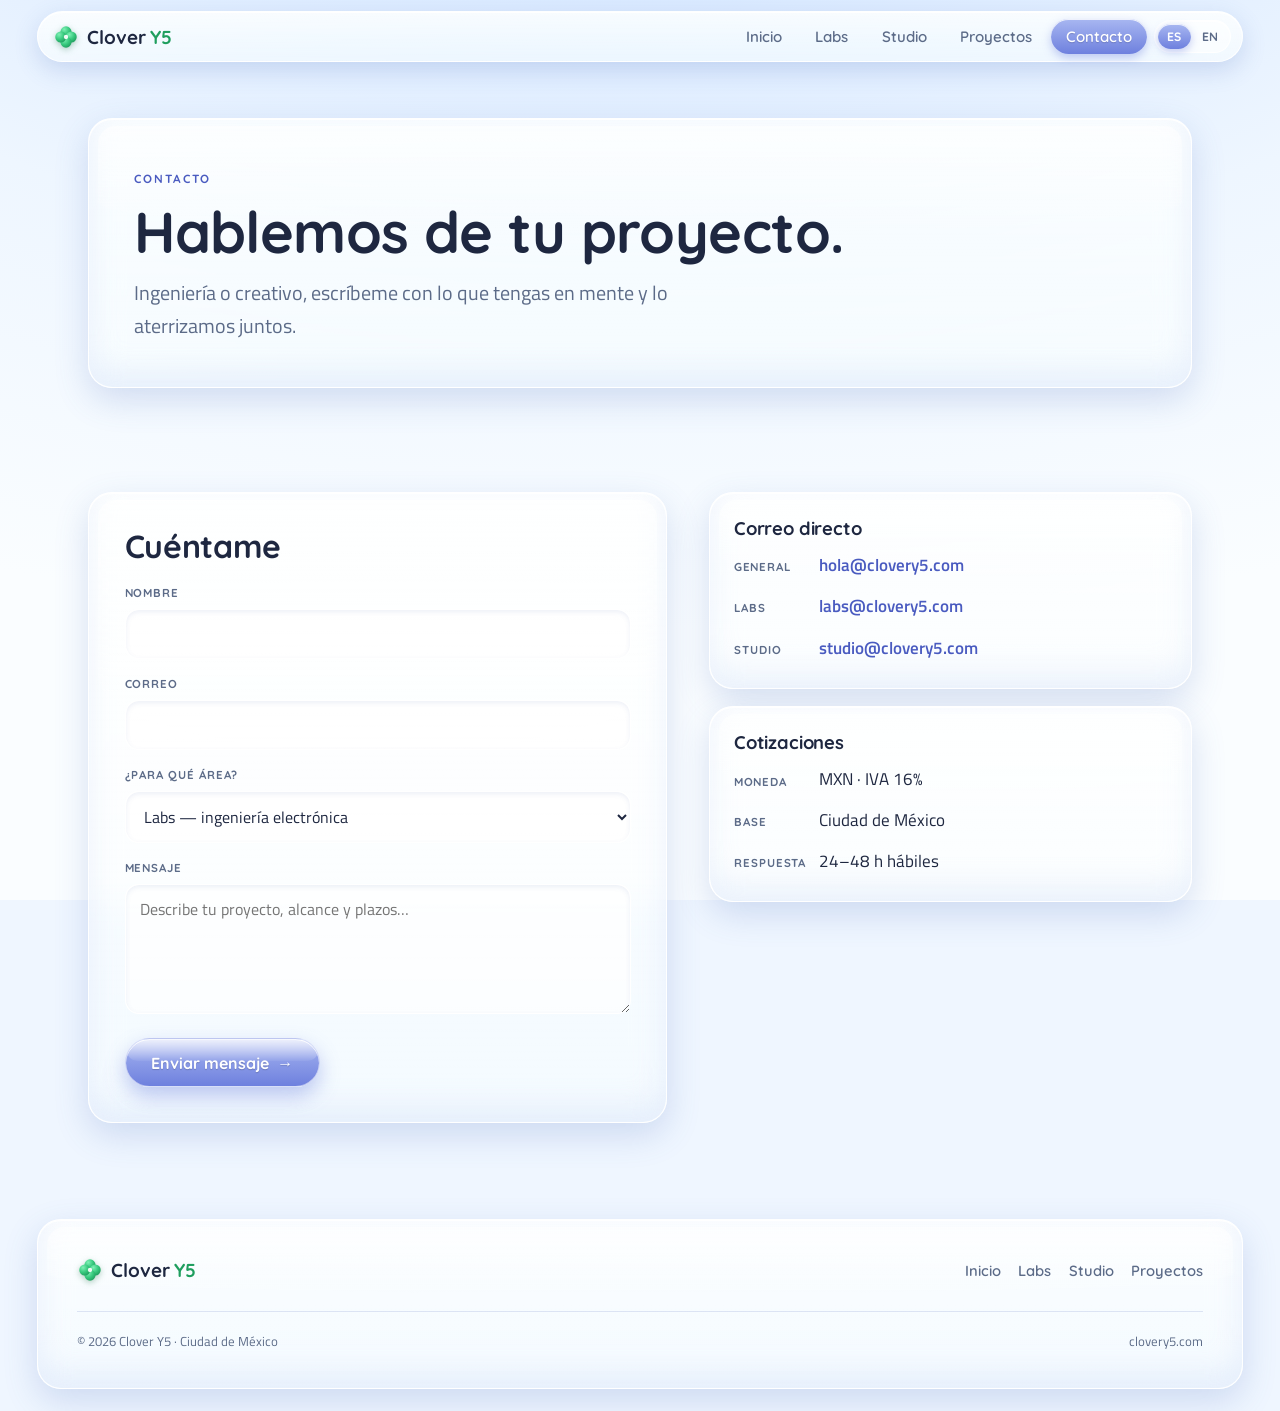
==== contacto.html @ 999a1042 "Webpage v3 Webpage v3 - Added dual language support (English - Spanish Mex) - Changed to Frutiger " ====
<!DOCTYPE html>
<html lang="es">
<head>
<meta charset="UTF-8">
<meta name="viewport" content="width=device-width, initial-scale=1.0">
<title data-i18n="meta.title.contact">Contacto — Clover Y5</title>
<meta name="description" content="Contacta a Clover Y5 para proyectos de ingeniería (Labs) o creativos (Studio).">
<link rel="preconnect" href="https://fonts.googleapis.com"><link rel="preconnect" href="https://fonts.gstatic.com" crossorigin>
<link href="https://fonts.googleapis.com/css2?family=Quicksand:wght@500;600;700&family=Titillium+Web:wght@400;600;700&display=swap" rel="stylesheet">
<link rel="stylesheet" href="style.css">
</head>
<body class="theme-home">
<div class="bubbles" aria-hidden="true"><span class="bubble"></span><span class="bubble"></span><span class="bubble"></span><span class="bubble"></span><span class="bubble"></span><span class="bubble"></span></div>
<nav class="nav">
  <a href="index.html" class="brand" aria-label="Clover Y5 — inicio"><svg class="leaf" viewBox="0 0 24 24" aria-hidden="true"><defs><radialGradient id="lg" cx="34%" cy="28%" r="78%"><stop offset="0%" stop-color="#7DF0B4"/><stop offset="55%" stop-color="#38C97E"/><stop offset="100%" stop-color="#1F9E5E"/></radialGradient></defs><g fill="url(#lg)"><circle cx="12" cy="7.2" r="5.1"/><circle cx="16.8" cy="12" r="5.1"/><circle cx="12" cy="16.8" r="5.1"/><circle cx="7.2" cy="12" r="5.1"/></g><circle cx="12" cy="12" r="2" fill="#fff" opacity=".92"/></svg><span class="brand-name">Clover <span class="y5">Y5</span></span></a>
  <div class="nav-right">
    <ul class="nav-links" id="nav-links">
      <li><a href="index.html" data-i18n="nav.home">Inicio</a></li>
      <li><a href="labs.html" data-i18n="nav.labs">Labs</a></li>
      <li><a href="studio.html" data-i18n="nav.studio">Studio</a></li>
      <li><a href="proyectos.html" data-i18n="nav.projects">Proyectos</a></li>
      <li><a href="contacto.html" class="active" data-i18n="nav.contact">Contacto</a></li>
    </ul>
    <div class="lang" role="group" aria-label="Idioma / Language"><button class="lang-btn active" data-lang="es" type="button">ES</button><button class="lang-btn" data-lang="en" type="button">EN</button></div>
    <button class="nav-toggle" data-i18n-aria="nav.openmenu" aria-label="Abrir menú" aria-expanded="false" aria-controls="nav-links"><span></span><span></span><span></span></button>
  </div>
</nav>
<main class="wrap">
  <section class="page-hero">
    <div class="glass" style="padding:clamp(1.8rem,4vw,2.8rem)">
      <span class="eyebrow" data-i18n="contact.eyebrow">Contacto</span>
      <h1 style="margin-top:.5rem;font-size:clamp(2.2rem,6vw,3.6rem)" data-i18n="contact.h1">Hablemos de tu proyecto.</h1>
      <p class="lead" style="margin-top:.9rem" data-i18n="contact.lead">Ingeniería o creativo, escríbeme con lo que tengas en mente y lo aterrizamos juntos.</p>
    </div>
  </section>
  <section class="section-tight">
    <div class="contact-grid">
      <div class="glass" style="padding:clamp(1.6rem,4vw,2.2rem)">
        <h2 style="font-size:clamp(1.5rem,3.5vw,2rem);margin-bottom:1.3rem" data-i18n="contact.form.h2">Cuéntame</h2>
        <!-- GitHub Pages no envía formularios solo: pega tu endpoint de Formspree (gratis) en action="". -->
        <form action="https://formspree.io/f/TU_ID" method="POST">
          <div class="form-field"><label for="nombre" data-i18n="contact.form.name">Nombre</label><input id="nombre" name="nombre" type="text" required autocomplete="name"></div>
          <div class="form-field"><label for="correo" data-i18n="contact.form.email">Correo</label><input id="correo" name="email" type="email" required autocomplete="email"></div>
          <div class="form-field"><label for="area" data-i18n="contact.form.area">¿Para qué área?</label><select id="area" name="area"><option value="Labs" data-i18n="contact.opt.labs">Labs — ingeniería electrónica</option><option value="Studio" data-i18n="contact.opt.studio">Studio — creativo / audiovisual</option><option value="Ambos" data-i18n="contact.opt.both">No estoy seguro / ambos</option></select></div>
          <div class="form-field"><label for="mensaje" data-i18n="contact.form.msg">Mensaje</label><textarea id="mensaje" name="mensaje" required data-i18n-ph="contact.form.msg.ph" placeholder="Describe tu proyecto, alcance y plazos…"></textarea></div>
          <button type="submit" class="btn btn-primary"><span data-i18n="btn.send">Enviar mensaje</span> <span class="arr">→</span></button>
        </form>
      </div>
      <div>
        <div class="glass contact-card"><h3 data-i18n="contact.email.h3">Correo directo</h3>
          <div class="contact-line"><span class="k" data-i18n="contact.email.general">General</span><a class="mono" href="mailto:hola@clovery5.com">hola@clovery5.com</a></div>
          <div class="contact-line"><span class="k">Labs</span><a class="mono" href="mailto:labs@clovery5.com">labs@clovery5.com</a></div>
          <div class="contact-line"><span class="k">Studio</span><a class="mono" href="mailto:studio@clovery5.com">studio@clovery5.com</a></div>
        </div>
        <div class="glass contact-card" style="margin-top:1.1rem"><h3 data-i18n="contact.quote.h3">Cotizaciones</h3>
          <div class="contact-line"><span class="k" data-i18n="contact.quote.currency">Moneda</span><span style="color:var(--ink)" data-i18n="contact.quote.currencyv">MXN · IVA 16%</span></div>
          <div class="contact-line"><span class="k" data-i18n="contact.quote.base">Base</span><span style="color:var(--ink)" data-i18n="contact.quote.basev">Ciudad de México</span></div>
          <div class="contact-line"><span class="k" data-i18n="contact.quote.resp">Respuesta</span><span style="color:var(--ink)" data-i18n="contact.quote.respv">24–48 h hábiles</span></div>
        </div>
      </div>
    </div>
  </section>
</main>
<footer class="glass foot"><div class="foot-grid"><a href="index.html" class="brand"><svg class="leaf" viewBox="0 0 24 24" aria-hidden="true"><g fill="url(#lg)"><circle cx="12" cy="7.2" r="5.1"/><circle cx="16.8" cy="12" r="5.1"/><circle cx="12" cy="16.8" r="5.1"/><circle cx="7.2" cy="12" r="5.1"/></g><circle cx="12" cy="12" r="2" fill="#fff" opacity=".92"/></svg><span class="brand-name">Clover <span class="y5">Y5</span></span></a><ul class="foot-links"><li><a href="index.html" data-i18n="nav.home">Inicio</a></li><li><a href="labs.html" data-i18n="nav.labs">Labs</a></li><li><a href="studio.html" data-i18n="nav.studio">Studio</a></li><li><a href="proyectos.html" data-i18n="nav.projects">Proyectos</a></li></ul></div><div class="foot-bottom"><span data-i18n="foot.copy">© 2026 Clover Y5 · Ciudad de México</span><span>clovery5.com</span></div></footer>
<script src="script.js"></script>
</body></html>
---- style.css ----
/* ============================================================
   CLOVER Y5 — Frutiger Aero
   Vidrio glossy + cielo + burbujas, con la paleta de Clover:
   periwinkle (marca) · aqua (Labs) · rosa (Studio) · trébol verde
   Tipografía: Quicksand (títulos) · Titillium Web (cuerpo/UI)
   ============================================================ */

:root {
  --ink: #1E2740;
  --muted: #5C6B88;
  --maxw: 1180px;
  --pad: clamp(1.1rem, 4vw, 2.4rem);
  --glass-bd: rgba(255,255,255,.9);
  --green: #38C97E;       /* trébol glossy (logo) */
  --green-d: #1F9E5E;
  --font-head: 'Quicksand', sans-serif;
  --font-body: 'Titillium Web', system-ui, sans-serif;
  --ease: cubic-bezier(.22,1,.36,1);

  /* tema por defecto: marca (periwinkle) */
  --a300:#A8B7F1; --a600:#6E80DE; --a700:#4A5BC0; --argb:110,128,222; --tint:#EBEFFF;
}
.theme-labs   { --a300:#8FDCEA; --a600:#2DAEC6; --a700:#1B8AA1; --argb:45,174,198;  --tint:#E4F7FB; }
.theme-studio { --a300:#FAB3D6; --a600:#EC5E9E; --a700:#D23C82; --argb:236,94,158;  --tint:#FDEAF4; }
.theme-home   { --a300:#A8B7F1; --a600:#6E80DE; --a700:#4A5BC0; --argb:110,128,222; --tint:#EBEFFF; }

/* ---------- reset ---------- */
*,*::before,*::after{box-sizing:border-box;margin:0;padding:0}
html{scroll-behavior:smooth;-webkit-text-size-adjust:100%}
body{
  font-family:var(--font-body); color:var(--ink); font-size:1.06rem; line-height:1.62;
  -webkit-font-smoothing:antialiased; text-rendering:optimizeLegibility; overflow-x:hidden;
  background:
    radial-gradient(135% 95% at 50% -25%, #BFD9FF 0%, #DCEBFF 28%, #EEF6FF 58%, #FAFDFF 100%) fixed,
    #EFF6FF;
}
img,svg{display:block;max-width:100%}
a{color:inherit;text-decoration:none}
ul{list-style:none}
:focus-visible{outline:2.5px solid var(--a600);outline-offset:3px;border-radius:8px}

/* ---------- burbujas de fondo (capa fija) ---------- */
.bubbles{position:fixed;inset:0;z-index:-1;overflow:hidden;pointer-events:none}
.bubble{
  position:absolute;border-radius:50%;
  background:radial-gradient(circle at 32% 28%, rgba(255,255,255,.95), rgba(255,255,255,.25) 38%, rgba(150,190,255,.10) 60%, transparent 72%);
  box-shadow:inset 0 0 18px rgba(255,255,255,.6);
  animation:rise linear infinite;
}
.bubble:nth-child(1){width:120px;height:120px;left:6%;bottom:-160px;animation-duration:26s}
.bubble:nth-child(2){width:70px;height:70px;left:24%;bottom:-160px;animation-duration:20s;animation-delay:4s}
.bubble:nth-child(3){width:170px;height:170px;left:48%;bottom:-220px;animation-duration:32s;animation-delay:2s}
.bubble:nth-child(4){width:54px;height:54px;left:68%;bottom:-160px;animation-duration:18s;animation-delay:7s}
.bubble:nth-child(5){width:100px;height:100px;left:82%;bottom:-180px;animation-duration:24s;animation-delay:1s}
.bubble:nth-child(6){width:42px;height:42px;left:92%;bottom:-160px;animation-duration:16s;animation-delay:5s}
@keyframes rise{to{transform:translateY(-118vh) translateX(28px)}}

/* ---------- tipografía ---------- */
h1,h2,h3{font-family:var(--font-head);font-weight:700;line-height:1.08;letter-spacing:-.01em;color:var(--ink)}
.eyebrow{font-family:var(--font-head);font-weight:700;font-size:.74rem;letter-spacing:.16em;text-transform:uppercase;color:var(--a700)}
.lead{font-size:clamp(1.05rem,2vw,1.28rem);color:var(--muted);max-width:56ch}

/* ---------- layout ---------- */
.wrap{max-width:var(--maxw);margin-inline:auto;padding-inline:var(--pad)}
.section{padding-block:clamp(3.5rem,8vw,6.5rem)}
.section-tight{padding-block:clamp(2.5rem,5vw,4rem)}
.section-head{max-width:54ch;margin-bottom:2.4rem}
.section-head h2{font-size:clamp(1.7rem,4vw,2.6rem);margin-top:.5rem}
.section-head p{color:var(--muted);margin-top:.7rem}

/* ---------- vidrio (Aero glass) ---------- */
.glass{
  position:relative;
  background:linear-gradient(180deg, rgba(255,255,255,.80), rgba(255,255,255,.46));
  backdrop-filter:blur(16px) saturate(165%); -webkit-backdrop-filter:blur(16px) saturate(165%);
  border:1px solid var(--glass-bd); border-radius:24px;
  box-shadow:0 12px 34px rgba(70,105,185,.20), inset 0 1px 0 rgba(255,255,255,.95), inset 0 -16px 30px rgba(150,182,238,.16);
}
.glass::before{
  content:"";position:absolute;left:9px;right:9px;top:7px;height:40%;
  background:linear-gradient(180deg, rgba(255,255,255,.55), rgba(255,255,255,0));
  border-radius:18px 18px 50% 50%/18px 18px 30% 30%;pointer-events:none;
}
.glass>*{position:relative;z-index:1}

/* ---------- marca / logo ---------- */
.brand{display:inline-flex;align-items:center;gap:.55rem;font-family:var(--font-head);font-weight:700;letter-spacing:-.01em}
.brand .leaf{width:26px;height:26px;flex:none;filter:drop-shadow(0 2px 3px rgba(40,120,80,.35))}
.brand-name{font-size:1.18rem}
.brand-name .y5{color:var(--green-d)}

/* ---------- navegación (píldora flotante de vidrio) ---------- */
.nav{
  position:sticky;top:.7rem;z-index:60;
  width:min(calc(var(--maxw) + 1.6rem), calc(100% - 1.4rem));
  margin:.7rem auto 0;
  display:flex;align-items:center;justify-content:space-between;gap:1rem;
  padding:.5rem .65rem .5rem .9rem;border-radius:999px;
  background:linear-gradient(180deg, rgba(255,255,255,.82), rgba(255,255,255,.5));
  backdrop-filter:blur(16px) saturate(165%); -webkit-backdrop-filter:blur(16px) saturate(165%);
  border:1px solid var(--glass-bd);
  box-shadow:0 8px 24px rgba(70,105,185,.20), inset 0 1px 0 rgba(255,255,255,.95);
}
.nav-links{display:flex;align-items:center;gap:.2rem}
.nav-links a{font-family:var(--font-head);font-weight:600;font-size:.94rem;color:var(--muted);padding:.5rem .95rem;border-radius:999px;transition:.2s}
.nav-links a:hover{color:var(--ink);background:rgba(255,255,255,.7)}
.nav-links a.active{color:#fff;background:linear-gradient(180deg,var(--a300),var(--a600));box-shadow:inset 0 1px 0 rgba(255,255,255,.8),0 4px 10px rgba(var(--argb),.4);text-shadow:0 1px 1px rgba(0,0,0,.15)}
.nav-toggle{display:none;background:rgba(255,255,255,.6);border:1px solid var(--glass-bd);border-radius:50%;width:42px;height:42px;cursor:pointer;color:var(--ink)}
.nav-toggle span{display:block;width:18px;height:2px;background:currentColor;margin:4px auto;border-radius:2px}

/* ---------- botones glossy ---------- */
.btn{display:inline-flex;align-items:center;gap:.5rem;font-family:var(--font-head);font-weight:700;font-size:1rem;padding:.82rem 1.6rem;border-radius:999px;cursor:pointer;border:1px solid rgba(255,255,255,.55);position:relative;overflow:hidden;transition:transform .16s var(--ease),box-shadow .2s}
.btn-primary{color:#fff;background:linear-gradient(180deg,var(--a300),var(--a600));box-shadow:inset 0 1px 0 rgba(255,255,255,.9),0 9px 20px rgba(var(--argb),.42);text-shadow:0 1px 1px rgba(0,0,0,.18)}
.btn-primary::before{content:"";position:absolute;inset:1px 1px 54% 1px;background:linear-gradient(180deg,rgba(255,255,255,.78),rgba(255,255,255,.05));border-radius:999px;pointer-events:none}
.btn-ghost{color:var(--a700);background:rgba(255,255,255,.6);backdrop-filter:blur(8px);box-shadow:inset 0 1px 0 rgba(255,255,255,.9),0 6px 14px rgba(70,105,185,.16)}
.btn:hover{transform:translateY(-2px)}
.btn .arr{transition:transform .2s var(--ease)}
.btn:hover .arr{transform:translateX(3px)}

/* ---------- personajes ---------- */
.char{filter:drop-shadow(0 20px 24px rgba(40,70,140,.28))}
.figure-glow{position:relative;display:flex;justify-content:center}
.figure-glow::after{content:"";position:absolute;z-index:-1;width:78%;height:62%;left:11%;top:16%;border-radius:50%;background:radial-gradient(circle,rgba(var(--argb),.40),transparent 68%);filter:blur(26px)}

/* ---------- hero ---------- */
.hero{padding-block:clamp(1.6rem,4vw,3rem) clamp(2rem,5vw,3.5rem)}
.hero-stage{display:grid;grid-template-columns:1.1fr .9fr;gap:clamp(1.5rem,4vw,3rem);align-items:center;padding:clamp(1.8rem,4vw,3.2rem)}
.hero-stage h1{font-size:clamp(2.5rem,7vw,4.6rem)}
.hero-stage .lead{margin-top:1.1rem}
.hero-actions{margin-top:1.8rem;display:flex;flex-wrap:wrap;gap:.8rem}
.hero-figure{height:100%}
.hero-figure img{margin-inline:auto;max-height:min(60vh,460px);width:auto}

.page-hero{padding-block:clamp(2rem,5vw,3.5rem) clamp(1.5rem,4vw,2.5rem)}
.page-hero-grid{display:grid;grid-template-columns:1.2fr .8fr;gap:clamp(1.5rem,4vw,3rem);align-items:center;padding:clamp(1.6rem,4vw,2.8rem)}
.page-hero h1{font-size:clamp(2.2rem,6vw,4rem)}
.page-hero .lead{margin-top:1rem}
.page-hero .hero-actions{margin-top:1.6rem}
.page-hero-grid img{max-height:380px;width:auto;margin-inline:auto}

/* ---------- dos mundos (home) ---------- */
.worlds{display:grid;grid-template-columns:1fr 1fr;gap:1.3rem}
.world{padding:1.8rem 1.7rem 0;display:flex;flex-direction:column;min-height:340px;background:linear-gradient(180deg,rgba(255,255,255,.82),var(--tint))!important;overflow:hidden}
.world .eyebrow{margin-bottom:.4rem}
.world h3{font-size:1.7rem}
.world p{color:var(--muted);margin:.5rem 0 1.1rem;font-size:.98rem}
.world .btn{align-self:flex-start}
.world img{margin:.4rem auto -4px;max-height:230px;width:auto}

/* ---------- rejilla de servicios ---------- */
.grid-services{display:grid;grid-template-columns:repeat(auto-fit,minmax(250px,1fr));gap:1.1rem}
.svc{padding:1.6rem 1.5rem}
.svc .svc-no{font-family:var(--font-head);font-weight:700;font-size:.8rem;letter-spacing:.08em;color:var(--a700)}
.svc h3{font-size:1.2rem;margin:.55rem 0 .45rem}
.svc p{color:var(--muted);font-size:.95rem}

/* ---------- tarjetas de proyecto ---------- */
.grid-projects{display:grid;grid-template-columns:repeat(auto-fill,minmax(290px,1fr));gap:1.3rem}
.card{display:flex;flex-direction:column;overflow:hidden;padding:0}
.card::before{border-radius:18px 18px 50% 50%/18px 18px 30% 30%}
.card-top{aspect-ratio:16/10;position:relative;display:grid;place-items:center;overflow:hidden;border-radius:23px 23px 0 0;margin:0}
.card-top img,.card-top video{width:100%;height:100%;object-fit:cover}
.card-top .ph{font-family:var(--font-head);font-weight:600;font-size:.74rem;letter-spacing:.12em;text-transform:uppercase;color:rgba(30,39,64,.5)}
.card-body{padding:1.2rem 1.4rem 1.5rem;display:flex;flex-direction:column;gap:.5rem;flex:1}
.tag-brand{font-family:var(--font-head);font-weight:700;font-size:.68rem;letter-spacing:.1em;text-transform:uppercase;align-self:flex-start;padding:.26rem .66rem;border-radius:999px;color:#fff;box-shadow:inset 0 1px 0 rgba(255,255,255,.6)}
.tag-brand.labs{background:linear-gradient(180deg,#8FDCEA,#2DAEC6)}
.tag-brand.studio{background:linear-gradient(180deg,#FAB3D6,#EC5E9E)}
.card-body h3{font-size:1.2rem}
.card-body p{color:var(--muted);font-size:.93rem}
.card-meta{margin-top:auto;padding-top:.5rem;font-family:var(--font-body);font-size:.78rem;color:var(--muted);display:flex;flex-wrap:wrap;gap:.35rem .8rem}
.card-meta span{background:var(--tint);padding:.16rem .55rem;border-radius:999px}
.art-labs{background:radial-gradient(80% 120% at 20% 12%,#BDEBF4,transparent 60%),linear-gradient(140deg,#D6F4FA,#9FDDEC)}
.art-studio{background:radial-gradient(80% 120% at 82% 14%,#FBD0E6,transparent 60%),linear-gradient(140deg,#FDE3F0,#F4A9CE)}
.art-home{background:radial-gradient(80% 120% at 50% 10%,#CdD8FB,transparent 60%),linear-gradient(140deg,#E4E9FF,#B3C0F2)}

/* ---------- filtro ---------- */
.filters{display:flex;flex-wrap:wrap;gap:.5rem;margin-bottom:2rem}
.filter-btn{font-family:var(--font-head);font-weight:600;font-size:.86rem;padding:.5rem 1.1rem;border-radius:999px;cursor:pointer;background:rgba(255,255,255,.6);border:1px solid var(--glass-bd);color:var(--muted);box-shadow:inset 0 1px 0 rgba(255,255,255,.8);transition:.2s}
.filter-btn:hover{color:var(--ink)}
.filter-btn.active{color:#fff;background:linear-gradient(180deg,var(--a300),var(--a600));box-shadow:inset 0 1px 0 rgba(255,255,255,.8),0 5px 12px rgba(var(--argb),.38)}
.is-hidden{display:none!important}

/* ---------- intro raíz / duo ---------- */
.duo{display:grid;grid-template-columns:1.1fr 1fr;gap:clamp(1.6rem,4vw,3rem);align-items:center}
.mini-list{padding:1.6rem 1.6rem}
.mini-list .ml-k{font-family:var(--font-head);font-weight:700;font-size:.72rem;letter-spacing:.12em;text-transform:uppercase}
.mini-list .ml-k.labs{color:#1B8AA1}
.mini-list .ml-k.studio{color:#D23C82}
.mini-list p{color:var(--muted);margin:.35rem 0 0}
.mini-div{height:1px;background:rgba(110,128,200,.22);margin:1.1rem 0}

/* ---------- spec list (Labs) ---------- */
.spec-list{display:grid;grid-template-columns:repeat(auto-fit,minmax(220px,1fr));gap:0;border-top:1px solid rgba(110,128,200,.22)}
.spec{padding:1.2rem .2rem;border-bottom:1px solid rgba(110,128,200,.22)}
.spec dt{font-family:var(--font-head);font-weight:700;font-size:.72rem;letter-spacing:.1em;text-transform:uppercase;color:var(--a700)}
.spec dd{margin-top:.35rem}

/* ---------- banda CTA ---------- */
.cta-band{padding:clamp(2rem,5vw,3rem);display:flex;flex-wrap:wrap;align-items:center;justify-content:space-between;gap:1.4rem;background:linear-gradient(180deg,rgba(255,255,255,.82),var(--tint))!important}
.cta-band h2{font-size:clamp(1.6rem,3.5vw,2.3rem);max-width:18ch}
.cta-band p{color:var(--muted);margin-top:.5rem}

/* ---------- contacto ---------- */
.contact-grid{display:grid;grid-template-columns:1.2fr 1fr;gap:clamp(1.6rem,4vw,2.6rem)}
.contact-card{padding:1.6rem 1.5rem}
.contact-card h3{font-size:1.15rem}
.contact-line{display:flex;gap:.7rem;align-items:baseline;margin-top:.85rem}
.contact-line .k{font-family:var(--font-head);font-weight:700;font-size:.72rem;letter-spacing:.08em;text-transform:uppercase;color:var(--muted);min-width:74px}
.contact-card a.mono{font-weight:600;color:var(--a700);word-break:break-all}
.form-field{margin-bottom:1rem}
.form-field label{display:block;font-family:var(--font-head);font-weight:700;font-size:.72rem;letter-spacing:.08em;text-transform:uppercase;color:var(--muted);margin-bottom:.4rem}
.form-field input,.form-field select,.form-field textarea{width:100%;font-family:var(--font-body);font-size:1rem;color:var(--ink);background:rgba(255,255,255,.7);border:1px solid var(--glass-bd);border-radius:14px;padding:.75rem .9rem;box-shadow:inset 0 2px 5px rgba(80,110,180,.10);transition:border-color .2s}
.form-field input:focus,.form-field select:focus,.form-field textarea:focus{outline:none;border-color:var(--a600)}
.form-field textarea{resize:vertical;min-height:130px}

/* ---------- footer ---------- */
.foot{margin:2rem auto 1.4rem;width:min(calc(var(--maxw) + 1.6rem),calc(100% - 1.4rem));padding:2.2rem clamp(1.4rem,4vw,2.4rem)}
.foot-grid{display:flex;flex-wrap:wrap;justify-content:space-between;gap:1.5rem;align-items:center}
.foot-links{display:flex;flex-wrap:wrap;gap:1.1rem}
.foot-links a{color:var(--muted);font-family:var(--font-head);font-weight:600;font-size:.92rem;transition:.2s}
.foot-links a:hover{color:var(--a700)}
.foot-bottom{margin-top:1.6rem;padding-top:1.2rem;border-top:1px solid rgba(110,128,200,.2);display:flex;flex-wrap:wrap;justify-content:space-between;gap:.6rem;color:var(--muted);font-size:.82rem}

/* ---------- media (imágenes/video) ---------- */
.media-grid{display:grid;grid-template-columns:repeat(auto-fill,minmax(220px,1fr));gap:.9rem}
.media-grid img,.media-grid video{width:100%;display:block;border-radius:18px;border:1px solid var(--glass-bd);aspect-ratio:4/3;object-fit:cover}
.video-embed{position:relative;width:100%;aspect-ratio:16/9;border-radius:20px;overflow:hidden;border:1px solid var(--glass-bd);background:#000}
.video-embed iframe{position:absolute;inset:0;width:100%;height:100%;border:0}

/* ---------- responsive ---------- */
@media (max-width:880px){
  .nav-toggle{display:flex;align-items:center;justify-content:center;flex-direction:column}
  .nav-links{position:absolute;top:calc(100% + .5rem);right:.4rem;left:.4rem;flex-direction:column;align-items:stretch;gap:.15rem;
    background:linear-gradient(180deg,rgba(255,255,255,.92),rgba(255,255,255,.7));backdrop-filter:blur(16px);
    border:1px solid var(--glass-bd);border-radius:20px;padding:.5rem;box-shadow:0 12px 30px rgba(70,105,185,.22);
    transform-origin:top;transform:scaleY(.4);opacity:0;pointer-events:none;transition:.22s var(--ease)}
  .nav-links.open{transform:scaleY(1);opacity:1;pointer-events:auto}
  .nav-links a{padding:.7rem .9rem}
  .hero-stage,.page-hero-grid,.worlds,.duo,.contact-grid{grid-template-columns:1fr}
  .hero-stage .hero-figure,.page-hero-grid img{order:-1}
  .cta-band{flex-direction:column;align-items:flex-start}
}

/* ---------- movimiento reducido ---------- */
@media (prefers-reduced-motion:reduce){
  *{animation-duration:.001ms!important;transition-duration:.001ms!important;scroll-behavior:auto!important}
  .bubble{display:none}
}

/* ---------- selector de idioma ---------- */
.nav-right{display:flex;align-items:center;gap:.45rem}
.lang{display:inline-flex;gap:2px;background:rgba(255,255,255,.55);border:1px solid var(--glass-bd);border-radius:999px;padding:3px;box-shadow:inset 0 1px 0 rgba(255,255,255,.8)}
.lang-btn{font-family:var(--font-head);font-weight:700;font-size:.76rem;letter-spacing:.03em;padding:.32rem .56rem;border-radius:999px;cursor:pointer;border:0;background:transparent;color:var(--muted);transition:.2s}
.lang-btn:hover{color:var(--ink)}
.lang-btn.active{color:#fff;background:linear-gradient(180deg,var(--a300),var(--a600));box-shadow:inset 0 1px 0 rgba(255,255,255,.8),0 3px 8px rgba(var(--argb),.4)}
@media (max-width:880px){ .nav-right{gap:.35rem} }
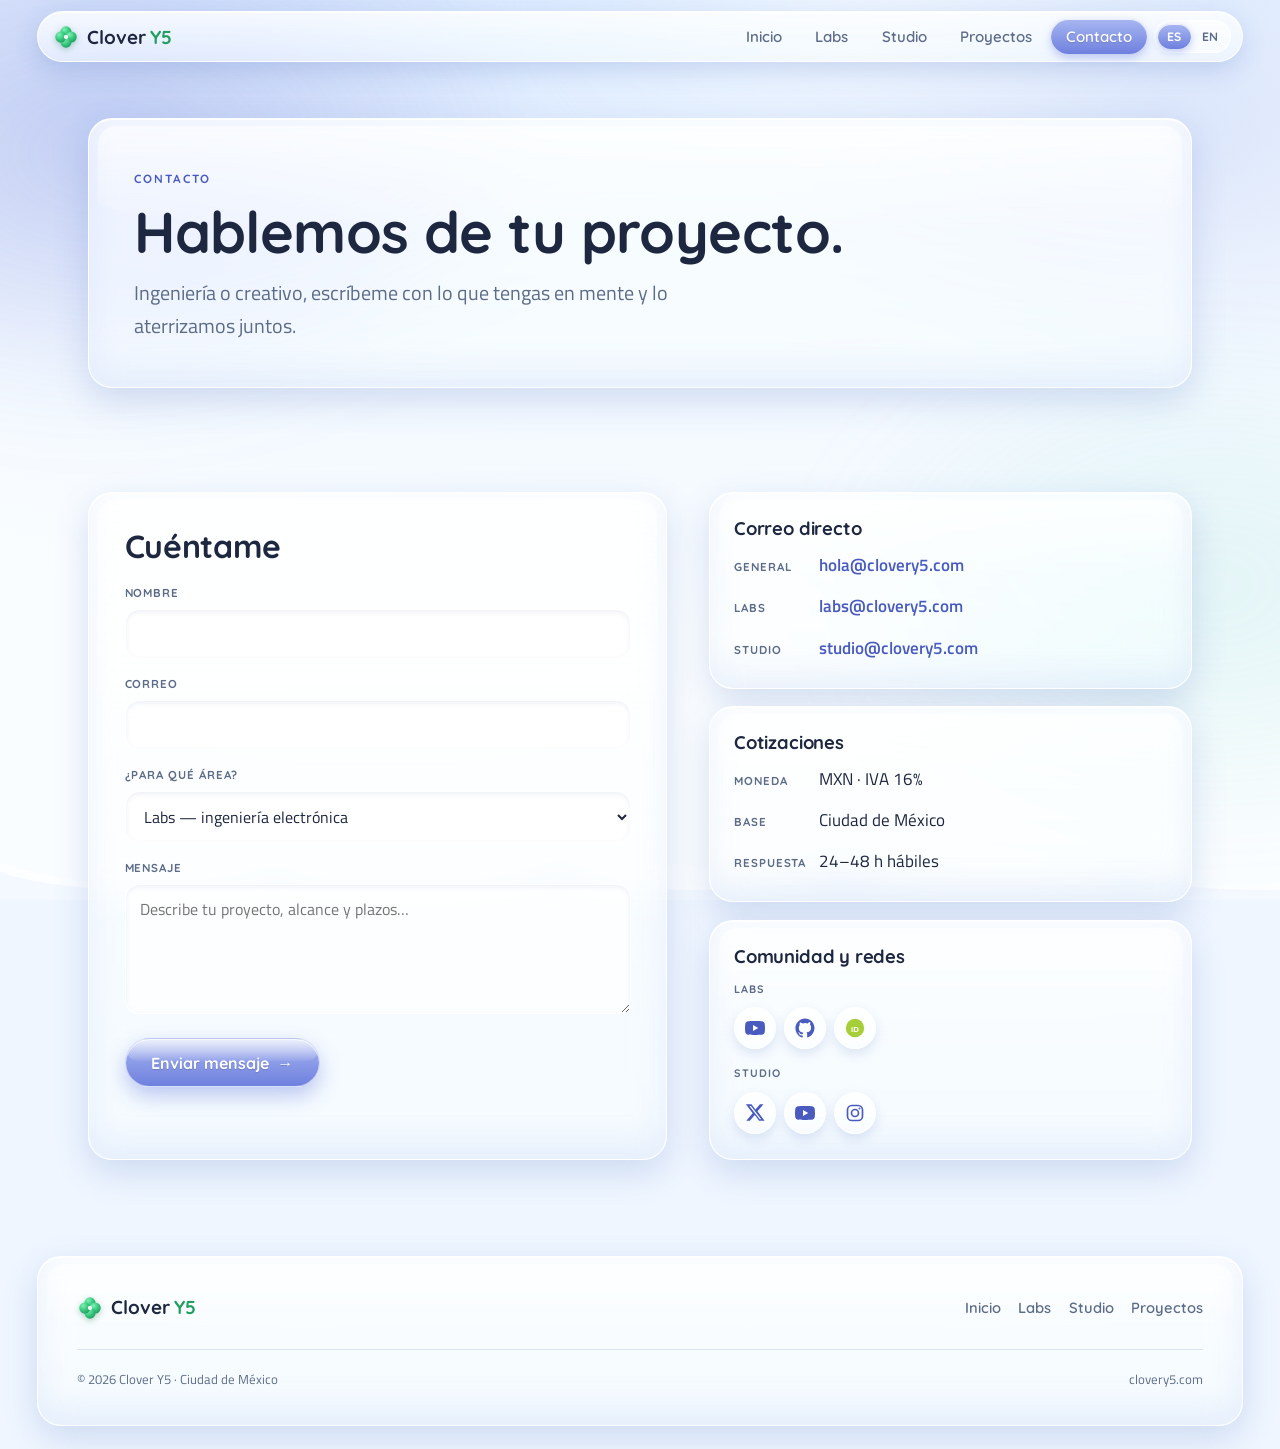
==== commit 6b63e1c1: "Website v5: Real Portfolio, Social Networks, Story and Lore, Background" ====
--- a/contacto.html
+++ b/contacto.html
@@ -41,7 +41,7 @@
         <form action="https://formspree.io/f/TU_ID" method="POST">
           <div class="form-field"><label for="nombre" data-i18n="contact.form.name">Nombre</label><input id="nombre" name="nombre" type="text" required autocomplete="name"></div>
           <div class="form-field"><label for="correo" data-i18n="contact.form.email">Correo</label><input id="correo" name="email" type="email" required autocomplete="email"></div>
-          <div class="form-field"><label for="area" data-i18n="contact.form.area">¿Para qué área?</label><select id="area" name="area"><option value="Labs" data-i18n="contact.opt.labs">Labs — ingeniería electrónica</option><option value="Studio" data-i18n="contact.opt.studio">Studio — creativo / audiovisual</option><option value="Ambos" data-i18n="contact.opt.both">No estoy seguro / ambos</option></select></div>
+          <div class="form-field"><label for="area" data-i18n="contact.form.area">¿Para qué área?</label><select id="area" name="area"><option value="Labs" data-i18n="contact.opt.labs">Labs — ingeniería electrónica</option><option value="Studio" data-i18n="contact.opt.studio">Studio — comunidad / colaboración</option><option value="Ambos" data-i18n="contact.opt.both">No estoy seguro / ambos</option></select></div>
           <div class="form-field"><label for="mensaje" data-i18n="contact.form.msg">Mensaje</label><textarea id="mensaje" name="mensaje" required data-i18n-ph="contact.form.msg.ph" placeholder="Describe tu proyecto, alcance y plazos…"></textarea></div>
           <button type="submit" class="btn btn-primary"><span data-i18n="btn.send">Enviar mensaje</span> <span class="arr">→</span></button>
         </form>
@@ -57,6 +57,10 @@
           <div class="contact-line"><span class="k" data-i18n="contact.quote.base">Base</span><span style="color:var(--ink)" data-i18n="contact.quote.basev">Ciudad de México</span></div>
           <div class="contact-line"><span class="k" data-i18n="contact.quote.resp">Respuesta</span><span style="color:var(--ink)" data-i18n="contact.quote.respv">24–48 h hábiles</span></div>
         </div>
+        <div class="glass contact-card" style="margin-top:1.1rem"><h3 data-i18n="contact.comm.h3">Comunidad y redes</h3>
+          <div class="socials-group" style="margin-top:.9rem"><span class="sg-k">Labs</span><div class="socials"><a href="https://www.youtube.com/@clovery5labs" target="_blank" rel="noopener" aria-label="YouTube · Clover Y5 Labs"><svg viewBox="0 0 24 24" aria-hidden="true"><path d="M23.5 6.2a3 3 0 0 0-2.1-2.1C19.5 3.6 12 3.6 12 3.6s-7.5 0-9.4.5A3 3 0 0 0 .5 6.2 31 31 0 0 0 0 12a31 31 0 0 0 .5 5.8 3 3 0 0 0 2.1 2.1c1.9.5 9.4.5 9.4.5s7.5 0 9.4-.5a3 3 0 0 0 2.1-2.1A31 31 0 0 0 24 12a31 31 0 0 0-.5-5.8ZM9.6 15.5v-7l6.3 3.5-6.3 3.5Z"/></svg></a><a href="https://github.com/CloverY5" target="_blank" rel="noopener" aria-label="GitHub · CloverY5"><svg viewBox="0 0 24 24" aria-hidden="true"><path d="M12 .5C5.7.5.5 5.8.5 12.3c0 5.2 3.4 9.6 8 11.2.6.1.8-.3.8-.6v-2c-3.3.7-4-1.4-4-1.4-.5-1.4-1.3-1.8-1.3-1.8-1.1-.7 0-.7 0-.7 1.2 0 1.8 1.2 1.8 1.2 1.1 1.8 2.8 1.3 3.5 1 .1-.8.4-1.3.8-1.6-2.7-.3-5.5-1.3-5.5-5.9 0-1.3.5-2.4 1.2-3.2-.1-.3-.5-1.5.1-3.2 0 0 1-.3 3.3 1.2a11.5 11.5 0 0 1 6 0C17 4.6 18 4.9 18 4.9c.6 1.7.2 2.9.1 3.2.8.8 1.2 1.9 1.2 3.2 0 4.6-2.8 5.6-5.5 5.9.4.4.8 1.1.8 2.2v3.3c0 .3.2.7.8.6 4.6-1.6 8-6 8-11.2C23.5 5.8 18.3.5 12 .5Z"/></svg></a><a href="https://orcid.org/0009-0008-9190-2283" target="_blank" rel="noopener" aria-label="ORCID · Clover Y5"><svg viewBox="0 0 24 24" aria-hidden="true"><circle cx="12" cy="12" r="11" fill="#A6CE39"/><text x="12" y="16.2" text-anchor="middle" font-family="Arial, sans-serif" font-weight="700" font-size="9.5" fill="#fff">iD</text></svg></a></div></div>
+          <div class="socials-group" style="margin-top:1rem"><span class="sg-k">Studio</span><div class="socials"><a href="https://x.com/clovery5studio" target="_blank" rel="noopener" aria-label="X · Clover Y5 Studio"><svg viewBox="0 0 24 24" aria-hidden="true"><path d="M18.9 1.6h3.3l-7.2 8.3 8.5 11.3h-6.6l-5.2-6.8-5.9 6.8H1.5l7.7-8.9L1 1.6h6.8l4.7 6.2 5.4-6.2Zm-1.2 18h1.8L7.1 3.5H5.2L17.7 19.6Z"/></svg></a><a href="https://www.youtube.com/@clovery5studio" target="_blank" rel="noopener" aria-label="YouTube · Clover Y5 Studio"><svg viewBox="0 0 24 24" aria-hidden="true"><path d="M23.5 6.2a3 3 0 0 0-2.1-2.1C19.5 3.6 12 3.6 12 3.6s-7.5 0-9.4.5A3 3 0 0 0 .5 6.2 31 31 0 0 0 0 12a31 31 0 0 0 .5 5.8 3 3 0 0 0 2.1 2.1c1.9.5 9.4.5 9.4.5s7.5 0 9.4-.5a3 3 0 0 0 2.1-2.1A31 31 0 0 0 24 12a31 31 0 0 0-.5-5.8ZM9.6 15.5v-7l6.3 3.5-6.3 3.5Z"/></svg></a><a href="https://www.instagram.com/clovery5studio/" target="_blank" rel="noopener" aria-label="Instagram · Clover Y5 Studio"><svg viewBox="0 0 24 24" aria-hidden="true" fill="none" stroke="currentColor" stroke-width="2"><rect x="3" y="3" width="18" height="18" rx="5.2" fill="none"/><circle cx="12" cy="12" r="4.2" fill="none"/><circle cx="17.4" cy="6.6" r="1.2" fill="currentColor" stroke="none"/></svg></a></div></div>
+        </div>
       </div>
     </div>
   </section>
--- a/style.css
+++ b/style.css
@@ -254,3 +254,61 @@
 .lang-btn:hover{color:var(--ink)}
 .lang-btn.active{color:#fff;background:linear-gradient(180deg,var(--a300),var(--a600));box-shadow:inset 0 1px 0 rgba(255,255,255,.8),0 3px 8px rgba(var(--argb),.4)}
 @media (max-width:880px){ .nav-right{gap:.35rem} }
+
+/* ============================================================
+   AMPLIACIÓN: fondo con más gradientes, reflejos y ondulaciones
+   ============================================================ */
+body{
+  background:
+    radial-gradient(58% 48% at 8% 12%, rgba(var(--argb),.16), transparent 60%),
+    radial-gradient(54% 44% at 92% 16%, rgba(var(--argb),.12), transparent 62%),
+    radial-gradient(135% 95% at 50% -25%, #BFD9FF 0%, #DCEBFF 28%, #EEF6FF 58%, #FAFDFF 100%),
+    #EFF6FF;
+  background-attachment:fixed;
+}
+/* auroras de color que derivan suavemente (reflejos/gradientes) */
+body::before{
+  content:"";position:fixed;inset:-25%;z-index:-2;pointer-events:none;
+  background:
+    radial-gradient(34% 30% at 22% 28%, rgba(var(--argb),.22), transparent 70%),
+    radial-gradient(30% 28% at 80% 60%, rgba(120,210,205,.18), transparent 72%),
+    radial-gradient(26% 24% at 62% 16%, rgba(255,255,255,.55), transparent 70%);
+  filter:blur(38px);
+  animation:aurora 28s ease-in-out infinite alternate;
+}
+@keyframes aurora{from{transform:translate3d(-2%,-1%,0) scale(1)}to{transform:translate3d(3%,2%,0) scale(1.08)}}
+/* ondulaciones glossy tipo agua en la base (dos olas en sentidos opuestos) */
+body::after{
+  content:"";position:fixed;left:0;right:0;bottom:0;height:24vh;z-index:-2;pointer-events:none;opacity:.7;
+  background:
+    url("data:image/svg+xml,%3Csvg xmlns='http://www.w3.org/2000/svg' viewBox='0 0 340 80' preserveAspectRatio='none'%3E%3Cpath d='M0,42 C85,74 255,74 340,42 L340,80 L0,80 Z' fill='rgba(255,255,255,0.5)'/%3E%3C/svg%3E") repeat-x left bottom,
+    url("data:image/svg+xml,%3Csvg xmlns='http://www.w3.org/2000/svg' viewBox='0 0 280 60' preserveAspectRatio='none'%3E%3Cpath d='M0,32 C70,56 210,56 280,32 L280,60 L0,60 Z' fill='rgba(180,205,255,0.30)'/%3E%3C/svg%3E") repeat-x left bottom;
+  background-size:340px 80px,280px 60px;
+  animation:waves 22s linear infinite;
+}
+@keyframes waves{from{background-position:0 100%,0 100%}to{background-position:-340px 100%,280px 100%}}
+
+/* ---------- redes sociales ---------- */
+.socials{display:flex;flex-wrap:wrap;gap:.5rem;align-items:center}
+.socials a{display:grid;place-items:center;width:42px;height:42px;border-radius:50%;background:linear-gradient(180deg,rgba(255,255,255,.82),rgba(255,255,255,.48));border:1px solid var(--glass-bd);color:var(--a700);box-shadow:inset 0 1px 0 rgba(255,255,255,.9),0 5px 12px rgba(70,105,185,.16);transition:transform .16s var(--ease),box-shadow .2s,color .2s,background .2s}
+.socials a:hover{transform:translateY(-2px);color:#fff;background:linear-gradient(180deg,var(--a300),var(--a600));box-shadow:inset 0 1px 0 rgba(255,255,255,.8),0 9px 18px rgba(var(--argb),.42)}
+.socials svg{width:20px;height:20px;fill:currentColor}
+.socials-group{display:flex;flex-direction:column;gap:.55rem}
+.socials-group .sg-k{font-family:var(--font-head);font-weight:700;font-size:.68rem;letter-spacing:.1em;text-transform:uppercase;color:var(--muted)}
+
+/* ---------- Clover Story & Lore ---------- */
+.img-ph{display:grid;place-items:center;text-align:center;background:linear-gradient(140deg,var(--tint),rgba(255,255,255,.55));color:rgba(30,39,64,.5);font-family:var(--font-head);font-weight:600;font-size:.72rem;letter-spacing:.1em;text-transform:uppercase;border:1px dashed rgba(var(--argb),.45);border-radius:18px;padding:1rem;min-height:120px}
+.card-top.img-ph{border-radius:23px 23px 0 0;border:0;border-bottom:1px dashed rgba(var(--argb),.4)}
+.char-card .card-top{aspect-ratio:1/1}
+.lore-summary{display:grid;grid-template-columns:.85fr 1.15fr;gap:clamp(1.4rem,4vw,2.4rem);align-items:center;padding:clamp(1.6rem,4vw,2.4rem)}
+.lore-summary h3{font-size:1.4rem;margin-bottom:.6rem}
+.lore-summary p{color:var(--muted)}
+.lore-summary .img-ph{height:100%}
+.chapters{display:flex;flex-direction:column;gap:1.1rem}
+.chapter{padding:1.4rem 1.6rem;display:grid;grid-template-columns:auto 1fr;gap:1.2rem;align-items:start}
+.chapter .ch-no{font-family:var(--font-head);font-weight:700;font-size:1.6rem;color:var(--a700);line-height:1;min-width:2ch}
+.chapter h4{font-family:var(--font-head);font-weight:700;font-size:1.12rem;margin-bottom:.3rem;color:var(--ink)}
+.chapter p{color:var(--muted);font-size:.95rem}
+.chapter.locked{opacity:.62}
+.chapter.locked .ch-no{color:var(--muted)}
+@media (max-width:880px){ .lore-summary{grid-template-columns:1fr} }
